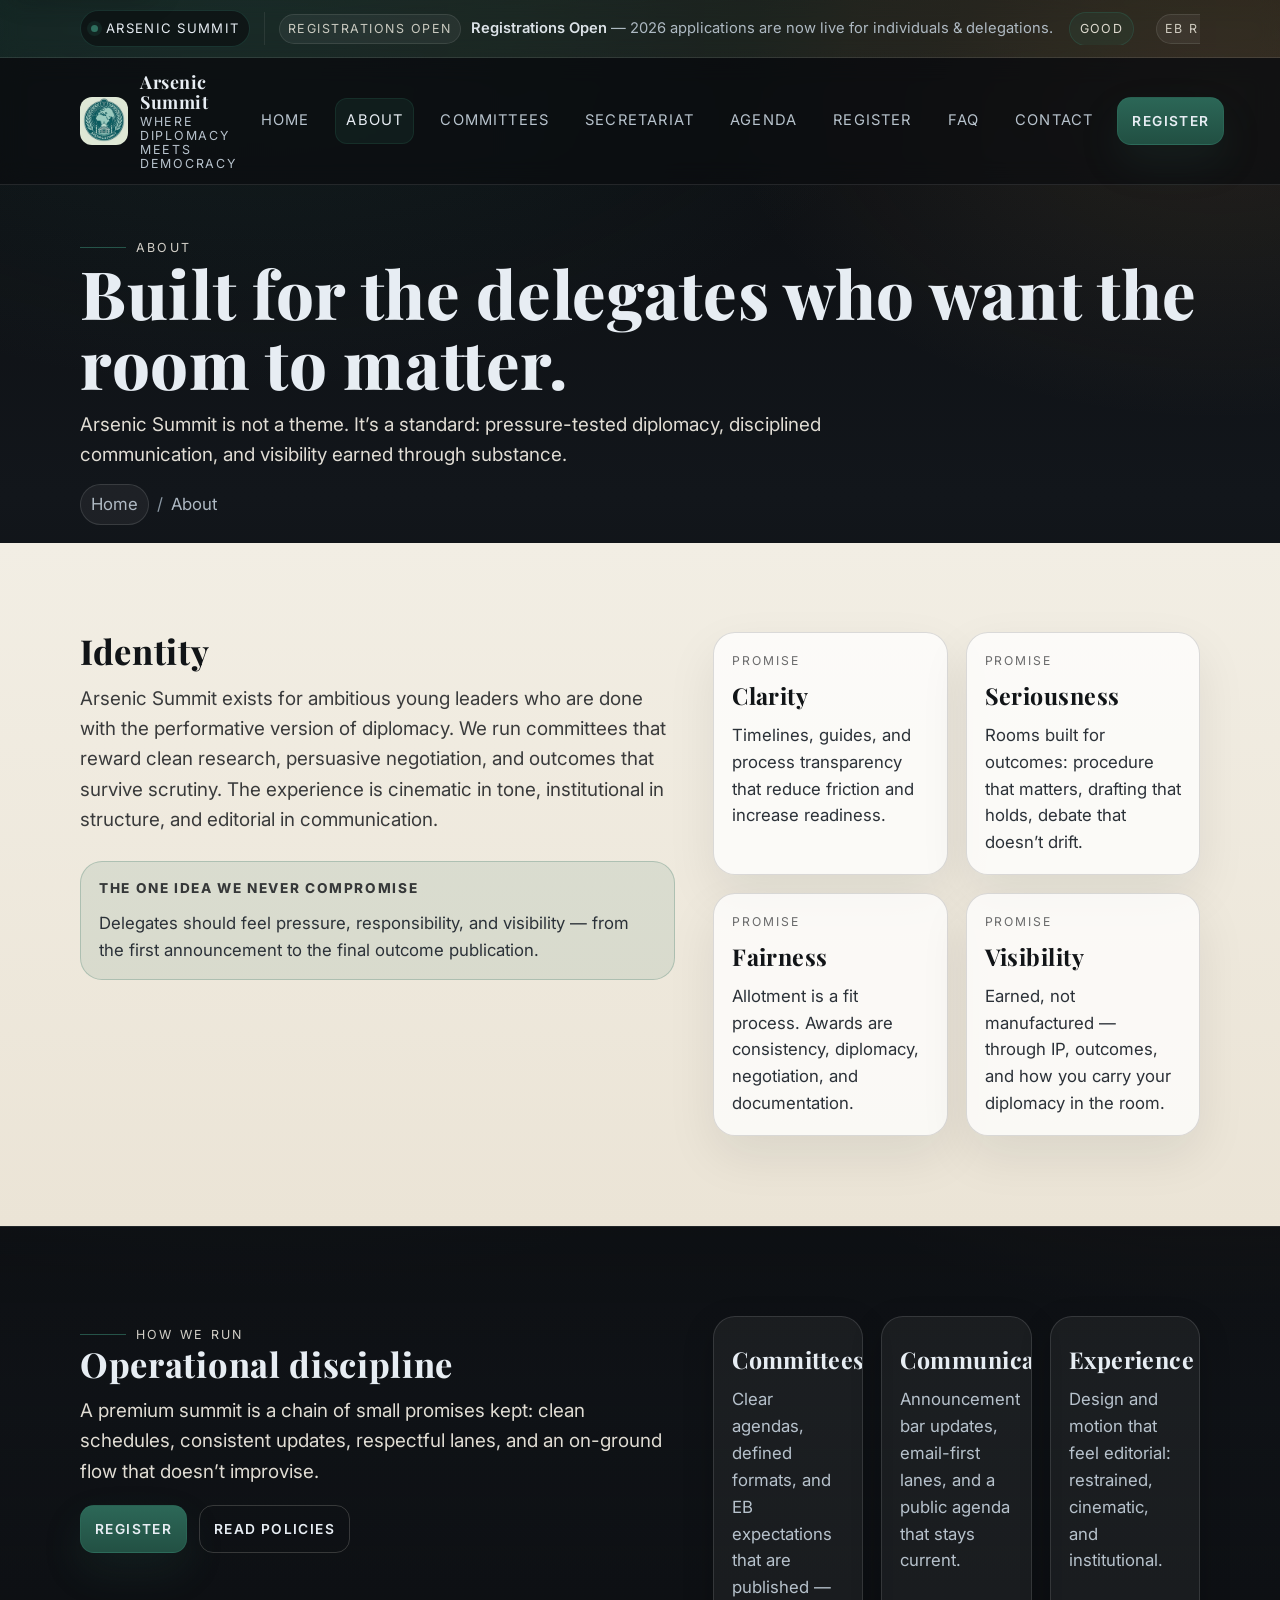
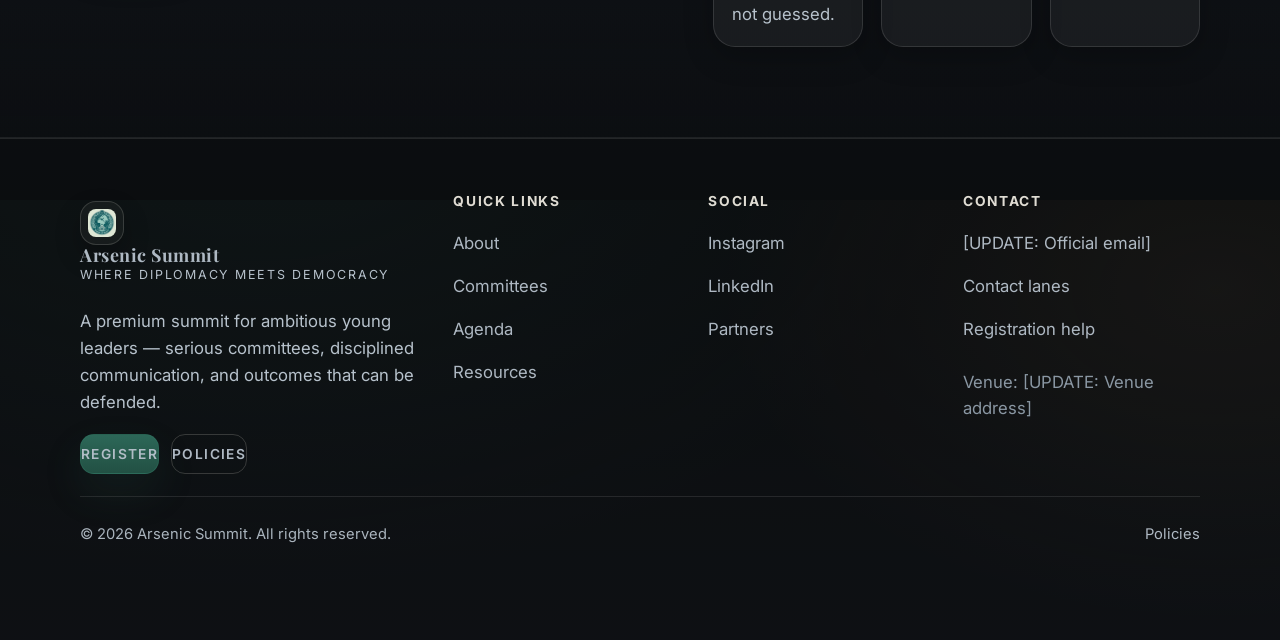
==== arsenic-summit/about.html @ 7561d317 "Add files via upload" ====
<!doctype html>
<html lang="en">
<head>
  <meta charset="utf-8" />
  <meta name="viewport" content="width=device-width, initial-scale=1" />
  <meta name="description" content="About Arsenic Summit — an institutional, premium delegate experience where diplomacy meets democracy." />
  <title>About — Arsenic Summit</title>

  <link rel="preconnect" href="https://fonts.googleapis.com" />
  <link rel="preconnect" href="https://fonts.gstatic.com" crossorigin />
  <link href="https://fonts.googleapis.com/css2?family=Inter:wght@400;500;600;700;800&family=Playfair+Display:wght@600;700;800&display=swap" rel="stylesheet" />
  <link rel="stylesheet" href="css/style.css" />
  <link rel="icon" href="data:image/svg+xml,%3Csvg xmlns='http://www.w3.org/2000/svg' viewBox='0 0 64 64'%3E%3Crect width='64' height='64' rx='14' fill='%230b0d10'/%3E%3Cpath d='M20 40c7-15 17-21 24-24-2 7-9 17-24 24Z' fill='%232f6f5e'/%3E%3Cpath d='M24 46c12-2 21-9 26-20-10 6-18 14-26 20Z' fill='%23b08d57' opacity='.9'/%3E%3C/svg%3E" />
</head>
<body>
  <a class="skip-link" href="#main">Skip to content</a>

  <div class="announcement" role="region" aria-label="Summit announcements">
    <div class="container">
      <div class="announcement-inner">
        <span class="pill"><span class="dot" aria-hidden="true"></span>Arsenic Summit</span>
        <div class="ticker" aria-label="Live updates">
          <div id="tickerTrack" class="ticker-track"></div>
        </div>
      </div>
    </div>
  </div>

  <header class="site-header" role="banner">
    <div class="container">
      <nav class="nav" aria-label="Primary navigation">
        <a class="brand" href="index.html" aria-label="Arsenic Summit Home">
          <img class="nav-logo" src="assets/images/arsenic-logo.jpg" alt="Arsenic Summit logo" />
          <span class="brand-text">
            <span class="name">Arsenic Summit</span>
            <span class="slogan">Where Diplomacy Meets Democracy</span>
          </span>
        </a>

        <div class="nav-links" role="list">
          <a data-nav href="index.html">Home</a>
          <a data-nav href="about.html">About</a>
          <a data-nav href="committees.html">Committees</a>
          <a data-nav href="secretariat.html">Secretariat</a>
          <a data-nav href="agenda.html">Agenda</a>
          <a data-nav href="registration.html">Register</a>
          <a data-nav href="faq.html">FAQ</a>
          <a data-nav href="contact.html">Contact</a>
        </div>

        <div class="nav-cta">
          <a class="btn btn-primary" href="registration.html">Register</a>
          <button id="menuBtn" class="menu-btn" type="button" aria-label="Open menu">
            <span></span><span></span><span></span>
          </button>
        </div>
      </nav>
    </div>
  </header>

  <div id="mobileMenu" class="mobile-menu" aria-hidden="true">
    <div class="mobile-menu-inner">
      <div class="mobile-top">
        <a class="brand" href="index.html" data-close-menu>
          <img class="nav-logo" src="assets/images/arsenic-logo.jpg" alt="Arsenic Summit logo" />
          <span class="brand-text">
            <span class="name">Arsenic Summit</span>
            <span class="slogan">2026 Edition</span>
          </span>
        </a>
        <button id="closeMenuBtn" class="close-btn" type="button" aria-label="Close menu">✕</button>
      </div>

      <div class="mobile-nav" aria-label="Mobile navigation">
        <a href="index.html" data-close-menu>Home</a>
        <a href="about.html" data-close-menu>About</a>
        <a href="committees.html" data-close-menu>Committees</a>
        <a href="secretariat.html" data-close-menu>Secretariat</a>
        <a href="agenda.html" data-close-menu>Agenda</a>
        <a href="registration.html" data-close-menu>Register</a>
        <a href="faq.html" data-close-menu>FAQ</a>
        <a href="contact.html" data-close-menu>Contact</a>
      </div>

      <div class="mobile-actions">
        <a class="btn btn-primary" href="registration.html" data-close-menu>Register</a>
        <a class="btn btn-ghost" href="committees.html" data-close-menu>Explore Committees</a>
      </div>
    </div>
  </div>

  <div class="mobile-cta-bar" role="region" aria-label="Quick actions">
    <div class="container">
      <div class="mobile-cta-inner">
        <a class="btn btn-primary" href="registration.html">Register</a>
        <a class="btn btn-ghost" href="committees.html">Committees</a>
      </div>
    </div>
  </div>

  <main id="main">
    <section class="page-hero section-compact surface-dark">
      <div class="container">
        <div class="reveal">
          <div class="eyebrow"><span class="rule" aria-hidden="true"></span>About</div>
          <h1>Built for the delegates who want the room to matter.</h1>
          <p class="lead">Arsenic Summit is not a theme. It’s a standard: pressure-tested diplomacy, disciplined communication, and visibility earned through substance.</p>
          <div class="crumbs">
            <a href="index.html">Home</a>
            <span class="muted">/</span>
            <span>About</span>
          </div>
        </div>
      </div>
    </section>

    <section class="section surface-paper">
      <div class="container">
        <div class="split">
          <div class="reveal">
            <h2>Identity</h2>
            <p class="lead">
              Arsenic Summit exists for ambitious young leaders who are done with the performative version of diplomacy.
              We run committees that reward clean research, persuasive negotiation, and outcomes that survive scrutiny.
              The experience is cinematic in tone, institutional in structure, and editorial in communication.
            </p>
            <div class="callout mt-26">
              <div class="title">The one idea we never compromise</div>
              <p style="margin:10px 0 0 0;">Delegates should feel pressure, responsibility, and visibility — from the first announcement to the final outcome publication.</p>
            </div>
          </div>
          <div class="grid grid-2">
            <article class="card reveal">
              <div class="card-inner">
                <div class="card-kicker">Promise</div>
                <h3 class="card-title">Clarity</h3>
                <p>Timelines, guides, and process transparency that reduce friction and increase readiness.</p>
              </div>
            </article>
            <article class="card reveal">
              <div class="card-inner">
                <div class="card-kicker">Promise</div>
                <h3 class="card-title">Seriousness</h3>
                <p>Rooms built for outcomes: procedure that matters, drafting that holds, debate that doesn’t drift.</p>
              </div>
            </article>
            <article class="card reveal">
              <div class="card-inner">
                <div class="card-kicker">Promise</div>
                <h3 class="card-title">Fairness</h3>
                <p>Allotment is a fit process. Awards are consistency, diplomacy, negotiation, and documentation.</p>
              </div>
            </article>
            <article class="card reveal">
              <div class="card-inner">
                <div class="card-kicker">Promise</div>
                <h3 class="card-title">Visibility</h3>
                <p>Earned, not manufactured — through IP, outcomes, and how you carry your diplomacy in the room.</p>
              </div>
            </article>
          </div>
        </div>
      </div>
    </section>

    <section class="section surface-ink">
      <div class="container">
        <div class="split">
          <div class="reveal">
            <div class="eyebrow"><span class="rule" aria-hidden="true"></span>How we run</div>
            <h2>Operational discipline</h2>
            <p class="lead">A premium summit is a chain of small promises kept: clean schedules, consistent updates, respectful lanes, and an on-ground flow that doesn’t improvise.</p>
            <div class="hero-actions mt-18">
              <a class="btn btn-primary" href="registration.html">Register</a>
              <a class="btn btn-ghost" href="policies.html">Read policies</a>
            </div>
          </div>
          <div class="grid grid-3">
            <article class="card reveal"><div class="card-inner"><h3 class="card-title">Committees</h3><p>Clear agendas, defined formats, and EB expectations that are published — not guessed.</p></div></article>
            <article class="card reveal"><div class="card-inner"><h3 class="card-title">Communication</h3><p>Announcement bar updates, email-first lanes, and a public agenda that stays current.</p></div></article>
            <article class="card reveal"><div class="card-inner"><h3 class="card-title">Experience</h3><p>Design and motion that feel editorial: restrained, cinematic, and institutional.</p></div></article>
          </div>
        </div>
      </div>
    </section>

    <footer class="footer" role="contentinfo">
      <div class="container">
        <div class="footer-top">
          <div class="identity">
            <a class="brand" href="index.html">
              <img class="footer-logo" src="assets/images/arsenic-logo.jpg" alt="Arsenic Summit logo" />
              <span class="brand-text">
                <span class="name">Arsenic Summit</span>
                <span class="slogan">Where Diplomacy Meets Democracy</span>
              </span>
            </a>
            <p class="mt-18">A premium summit for ambitious young leaders — serious committees, disciplined communication, and outcomes that can be defended.</p>
            <div class="hero-actions mt-18">
              <a class="btn btn-primary" href="registration.html">Register</a>
              <a class="btn btn-ghost" href="policies.html">Policies</a>
            </div>
          </div>

          <div>
            <h3>Quick links</h3>
            <a href="about.html">About</a>
            <a href="committees.html">Committees</a>
            <a href="agenda.html">Agenda</a>
            <a href="resources.html">Resources</a>
          </div>

          <div>
            <h3>Social</h3>
            <a href="[UPDATE: Instagram URL]">Instagram</a>
            <a href="[UPDATE: LinkedIn URL]">LinkedIn</a>
            <a href="partners.html">Partners</a>
          </div>

          <div>
            <h3>Contact</h3>
            <a href="mailto:[UPDATE: Official email]">[UPDATE: Official email]</a>
            <a href="contact.html">Contact lanes</a>
            <a href="registration.html">Registration help</a>
            <div class="mt-18 muted">Venue: [UPDATE: Venue address]</div>
          </div>
        </div>

        <div class="footer-bottom">
          <div>© <span data-year></span> Arsenic Summit. All rights reserved.</div>
          <div><a href="policies.html">Policies</a></div>
        </div>
      </div>
    </footer>
  </main>

  <script src="js/main.js"></script>
</body>
</html>
---- arsenic-summit/css/style.css ----
/* Arsenic Summit — Premium Static Site (no build step)
   Palette: obsidian/charcoal/graphite + paper ivory + oxidized arsenic green + muted bronze + restrained crimson
*/

:root{
  --obsidian:#0b0d10;
  --charcoal:#12161b;
  --graphite:#1b2129;
  --ink:#0f1318;
  --paper:#f2eee4;
  --paper-2:#ebe4d6;
  --paper-3:#e2d8c6;

  --arsenic:#2f6f5e;          /* oxidized arsenic green */
  --arsenic-2:#245648;
  --bronze:#b08d57;           /* muted gold/bronze */
  --crimson:#8f2b2b;          /* restrained emergency */

  --text:#e7edf3;
  --text-2:#b7c2cc;
  --muted:#8a97a3;
  --on-paper:#111417;
  --on-paper-2:#2b3138;

  --border:rgba(255,255,255,.10);
  --border-2:rgba(255,255,255,.14);
  --border-paper:rgba(17,20,23,.14);
  --shadow: 0 18px 50px rgba(0,0,0,.35);
  --shadow-soft: 0 10px 30px rgba(0,0,0,.22);

  --radius-xs:10px;
  --radius-sm:14px;
  --radius-md:18px;
  --radius-lg:22px;

  --container: 1120px;
  --gutter: clamp(18px, 4vw, 32px);

  --h1: clamp(2.2rem, 5.2vw, 4.2rem);
  --h2: clamp(1.55rem, 3vw, 2.15rem);
  --h3: clamp(1.15rem, 2.1vw, 1.45rem);
  --body: clamp(1rem, 1.5vw, 1.05rem);
  --small: .92rem;

  --serif: "Playfair Display", ui-serif, Georgia, "Times New Roman", serif;
  --sans: "Inter", ui-sans-serif, system-ui, -apple-system, "Segoe UI", Roboto, Arial, "Noto Sans", "Helvetica Neue", sans-serif;
  --mono: ui-monospace, SFMono-Regular, Menlo, Consolas, "Liberation Mono", monospace;

  --ease: cubic-bezier(.2,.9,.2,1);
  --ease-soft: cubic-bezier(.2,.8,.2,1);
}

*{box-sizing:border-box}
html,body{height:100%}
html{scroll-behavior:smooth}
body{
  margin:0;
  font-family:var(--sans);
  font-size:var(--body);
  line-height:1.6;
  background: radial-gradient(1200px 800px at 20% -10%, rgba(47,111,94,.18), transparent 60%),
              radial-gradient(900px 600px at 95% 10%, rgba(176,141,87,.14), transparent 55%),
              linear-gradient(180deg, var(--obsidian), var(--charcoal) 55%, var(--obsidian));
  color:var(--text);
  text-rendering:optimizeLegibility;
  -webkit-font-smoothing:antialiased;
  -moz-osx-font-smoothing:grayscale;
}

/* All images in this project use explicit classes (.nav-logo, .footer-logo, .hero-logo, .qr-image).
   Avoid global height:auto on img — it conflicts with fixed logo dimensions. */
img{max-width:100%; display:block}
a{color:inherit; text-decoration:none}
button, input, select, textarea{font:inherit}

/* Accessibility */
:focus-visible{
  outline: 2px solid rgba(47,111,94,.9);
  outline-offset: 3px;
  border-radius: 8px;
}

.container{
  width:min(var(--container), calc(100% - (var(--gutter) * 2)));
  margin-inline:auto;
}

.skip-link{
  position:absolute;
  left:12px;
  top:-60px;
  padding:10px 12px;
  background:var(--paper);
  color:var(--on-paper);
  border-radius:10px;
  box-shadow:var(--shadow-soft);
  z-index:9999;
  transition:transform .18s var(--ease);
}
.skip-link:focus{ transform: translateY(74px); }

/* Announcement bar */
.announcement{
  position:sticky;
  top:0;
  z-index:80;
  background: linear-gradient(90deg, rgba(47,111,94,.18), rgba(176,141,87,.14));
  border-bottom:1px solid var(--border);
  backdrop-filter: blur(10px);
}
.announcement-inner{
  display:flex;
  align-items:center;
  gap:14px;
  padding:10px 0;
}
.pill{
  display:inline-flex;
  align-items:center;
  gap:8px;
  padding:7px 10px;
  border-radius:999px;
  border:1px solid rgba(47,111,94,.35);
  background: rgba(11,13,16,.65);
  color: var(--text);
  font-size: .82rem;
  letter-spacing:.10em;
  text-transform:uppercase;
}
.pill .dot{
  width:7px;height:7px;border-radius:50%;
  background: var(--arsenic);
  box-shadow: 0 0 0 4px rgba(47,111,94,.16);
}
.ticker{
  position:relative;
  overflow:hidden;
  flex:1;
  border-left: 1px solid rgba(255,255,255,.08);
  padding-left:14px;
}
.ticker-track{
  display:flex;
  gap:22px;
  white-space:nowrap;
  will-change: transform;
  animation: ticker 26s linear infinite;
}
.ticker:hover .ticker-track{ animation-play-state: paused; }
.ticker-item{
  display:inline-flex;
  align-items:center;
  gap:10px;
  opacity:.95;
  font-size:.92rem;
  color:var(--text-2);
}
.ticker-item strong{ color:var(--text); font-weight:600; }
.ticker-item .tag{
  font-size:.78rem;
  letter-spacing:.12em;
  text-transform:uppercase;
  color: rgba(242,238,228,.85);
  padding:4px 8px;
  border-radius:999px;
  border:1px solid rgba(255,255,255,.10);
  background: rgba(255,255,255,.06);
}
@keyframes ticker{
  0%{ transform: translateX(0); }
  100%{ transform: translateX(-40%); }
}

/* Header / nav */
.site-header{
  position:sticky;
  top:42px; /* below announcement bar */
  z-index:90;
  border-bottom:1px solid var(--border);
  background: rgba(11,13,16,.68);
  backdrop-filter: blur(12px);
}
.nav-logo{
  width: 48px;
  height: 48px;
  max-width: 48px;
  max-height: 48px;
  object-fit: contain;
  display: block;
  border-radius: 12px;
  flex-shrink: 0;
}
.footer-logo{
  width:44px;
  height:44px;
  object-fit:contain;
  border-radius:16px;
  background: rgba(242,238,228,.04);
  border:1px solid rgba(242,238,228,.16);
  box-shadow: 0 12px 26px rgba(0,0,0,.24);
  padding:7px;
}
.hero-logo{
  width: clamp(56px, 9vw, 86px);
  height: clamp(56px, 9vw, 86px);
  object-fit:contain;
  border-radius: 22px;
  background: rgba(242,238,228,.04);
  border: 1px solid rgba(242,238,228,.14);
  box-shadow: 0 18px 48px rgba(0,0,0,.32);
  padding: 12px;
}
.nav{
  display:flex;
  align-items:center;
  justify-content:space-between;
  gap:14px;
  padding:14px 0;
}
.brand{
  display: flex;
  align-items: center;
  gap: 12px;
}
.brand-mark{
  width:40px; height:40px;
  border-radius:14px;
  border:1px solid rgba(242,238,228,.18);
  background: radial-gradient(60% 60% at 30% 25%, rgba(47,111,94,.35), transparent 60%),
              radial-gradient(55% 55% at 70% 75%, rgba(176,141,87,.22), transparent 60%),
              linear-gradient(180deg, rgba(255,255,255,.09), rgba(255,255,255,.04));
  display:grid; place-items:center;
  box-shadow: 0 10px 22px rgba(0,0,0,.25);
}
.brand-mark svg{ width:26px; height:26px; opacity:.95 }
.brand-text{
  display:flex;
  flex-direction:column;
  line-height:1.1;
}
.brand-text .name{
  font-family:var(--serif);
  letter-spacing:.03em;
  font-weight:700;
  font-size:1.12rem;
}
.brand-text .slogan{
  font-size:.78rem;
  letter-spacing:.14em;
  text-transform:uppercase;
  color:var(--text-2);
  margin-top:4px;
}
.nav-links{
  display:flex;
  align-items:center;
  gap:16px;
}
.nav-links a{
  font-size:.92rem;
  color: var(--text-2);
  letter-spacing:.08em;
  text-transform:uppercase;
  padding:10px 10px;
  border-radius:12px;
  transition: background .18s var(--ease), color .18s var(--ease), transform .18s var(--ease);
}
.nav-links a:hover{
  color: var(--text);
  background: rgba(255,255,255,.06);
}
.nav-links a[aria-current="page"]{
  color: var(--text);
  background: rgba(47,111,94,.14);
  border: 1px solid rgba(47,111,94,.22);
}
.nav-cta{
  display:flex;
  align-items:center;
  gap:10px;
}
.btn{
  display:inline-flex;
  align-items:center;
  justify-content:center;
  gap:10px;
  padding:12px 14px;
  border-radius:14px;
  border:1px solid rgba(255,255,255,.12);
  background: rgba(255,255,255,.06);
  color: var(--text);
  letter-spacing:.10em;
  text-transform:uppercase;
  font-size:.86rem;
  font-weight:600;
  transition: transform .18s var(--ease), background .18s var(--ease), border-color .18s var(--ease), box-shadow .18s var(--ease);
  cursor:pointer;
}
.btn:hover{ transform: translateY(-1px); background: rgba(255,255,255,.085); border-color: rgba(255,255,255,.18); }
.btn:active{ transform: translateY(0); }
.btn-primary{
  background: linear-gradient(180deg, rgba(47,111,94,.92), rgba(36,86,72,.92));
  border-color: rgba(47,111,94,.55);
  box-shadow: 0 18px 40px rgba(47,111,94,.14);
}
.btn-primary:hover{
  background: linear-gradient(180deg, rgba(47,111,94,1), rgba(36,86,72,1));
  border-color: rgba(47,111,94,.7);
}
.btn-ghost{
  background: transparent;
  border-color: rgba(242,238,228,.18);
}
.btn-ghost:hover{ background: rgba(242,238,228,.06); }
.btn-danger{
  background: rgba(143,43,43,.16);
  border-color: rgba(143,43,43,.28);
}
.btn-danger:hover{ background: rgba(143,43,43,.22); border-color: rgba(143,43,43,.4); }

.icon{
  width:16px; height:16px;
  opacity:.92;
}

.menu-btn{
  display:none;
  width:44px; height:44px;
  border-radius:14px;
  border:1px solid rgba(255,255,255,.14);
  background: rgba(255,255,255,.06);
  cursor:pointer;
}
.menu-btn span{
  display:block;
  width:18px; height:2px;
  background: rgba(242,238,228,.9);
  margin: 5px auto;
  border-radius:999px;
}

/* Mobile full-screen menu */
.mobile-menu{
  position:fixed;
  inset:0;
  z-index:200;
  background: radial-gradient(800px 600px at 20% 0%, rgba(47,111,94,.20), transparent 60%),
              radial-gradient(800px 600px at 90% 20%, rgba(176,141,87,.16), transparent 60%),
              linear-gradient(180deg, rgba(11,13,16,.96), rgba(18,22,27,.98));
  opacity:0;
  pointer-events:none;
  transform: translateY(-8px);
  transition: opacity .22s var(--ease), transform .22s var(--ease);
}
.mobile-menu.open{
  opacity:1;
  pointer-events:auto;
  transform: translateY(0);
}
.mobile-menu-inner{
  height:100%;
  display:flex;
  flex-direction:column;
  padding: calc(var(--gutter) + 12px);
}
.mobile-top{
  display:flex;
  align-items:center;
  justify-content:space-between;
  gap:10px;
}
.close-btn{
  width:44px; height:44px;
  border-radius:14px;
  border:1px solid rgba(255,255,255,.14);
  background: rgba(255,255,255,.06);
  color:var(--text);
  cursor:pointer;
}
.mobile-nav{
  margin-top:22px;
  display:grid;
  gap:10px;
}
.mobile-nav a{
  padding:14px 14px;
  border-radius:16px;
  border:1px solid rgba(255,255,255,.10);
  background: rgba(255,255,255,.05);
  color: rgba(242,238,228,.95);
  text-transform:uppercase;
  letter-spacing:.10em;
  font-weight:600;
}
.mobile-nav a:hover{ background: rgba(255,255,255,.08); }
.mobile-actions{
  margin-top:auto;
  display:grid;
  gap:12px;
}

/* Mobile CTA bar */
.mobile-cta-bar{
  position:fixed;
  left:0; right:0;
  bottom:0;
  z-index:150;
  padding:10px var(--gutter) calc(10px + env(safe-area-inset-bottom, 0px));
  background: rgba(11,13,16,.78);
  border-top: 1px solid rgba(255,255,255,.10);
  backdrop-filter: blur(12px);
  display:none;
}
.mobile-cta-inner{
  display:grid;
  grid-template-columns: 1fr 1fr;
  gap:10px;
}
.mobile-cta-inner .btn{ width:100%; padding:14px 14px; border-radius:16px; }

/* Sections */
.section{
  padding: clamp(52px, 7vw, 92px) 0;
}
.section-compact{
  padding: clamp(40px, 6vw, 68px) 0;
}
.surface-dark{ background: transparent; }
.surface-ink{
  background: linear-gradient(180deg, rgba(11,13,16,.55), rgba(11,13,16,.22));
  border-top: 1px solid rgba(255,255,255,.08);
  border-bottom: 1px solid rgba(255,255,255,.08);
}
.surface-paper{
  background: linear-gradient(180deg, var(--paper), var(--paper-2));
  color: var(--on-paper);
}
.surface-paper .muted{ color: var(--on-paper-2); }
.surface-paper .card{
  background: rgba(255,255,255,.75);
  border-color: rgba(17,20,23,.14);
  box-shadow: 0 20px 50px rgba(17,20,23,.08);
}
.surface-paper .btn-ghost{
  color: var(--on-paper);
  border-color: rgba(17,20,23,.22);
}
.surface-paper .btn-ghost:hover{
  background: rgba(17,20,23,.06);
}

.eyebrow{
  display:inline-flex;
  align-items:center;
  gap:10px;
  font-size:.78rem;
  letter-spacing:.18em;
  text-transform:uppercase;
  color: rgba(242,238,228,.86);
}
.surface-paper .eyebrow{ color: rgba(17,20,23,.75); }
.eyebrow .rule{
  width:46px; height:1px;
  background: rgba(47,111,94,.7);
}

h1,h2,h3{ margin:0 0 12px 0; }
h1{
  font-family: var(--serif);
  font-weight: 800;
  letter-spacing: .01em;
  font-size: var(--h1);
  line-height: 1.05;
}
h2{
  font-family: var(--serif);
  font-weight: 760;
  letter-spacing: .02em;
  font-size: var(--h2);
  line-height: 1.15;
}
h3{
  font-family: var(--serif);
  font-weight: 720;
  letter-spacing: .02em;
  font-size: var(--h3);
  line-height: 1.25;
}
p{ margin: 0 0 14px 0; color: var(--text-2); }
.surface-paper p{ color: var(--on-paper-2); }
.lead{
  font-size: clamp(1.05rem, 1.6vw, 1.18rem);
  color: rgba(242,238,228,.92);
  max-width: 70ch;
}
.surface-paper .lead{ color: rgba(17,20,23,.82); }
.muted{ color: var(--muted); }

.grid{
  display:grid;
  gap:18px;
}
.grid-2{ grid-template-columns: repeat(2, minmax(0,1fr)); }
.grid-3{ grid-template-columns: repeat(3, minmax(0,1fr)); }
.grid-4{ grid-template-columns: repeat(4, minmax(0,1fr)); }

.card{
  border-radius: var(--radius-lg);
  border: 1px solid rgba(255,255,255,.12);
  background: rgba(255,255,255,.05);
  box-shadow: var(--shadow-soft);
  overflow:hidden;
}
.card-inner{ padding: 18px; }
.card-kicker{
  font-size:.76rem;
  letter-spacing:.16em;
  text-transform:uppercase;
  color: rgba(183,194,204,.92);
}
.surface-paper .card-kicker{ color: rgba(17,20,23,.62); }
.card-title{ margin-top:10px; }
.card p{ margin-bottom:0; }

.badge{
  display:inline-flex;
  align-items:center;
  gap:8px;
  padding:6px 10px;
  border-radius:999px;
  border:1px solid rgba(255,255,255,.14);
  background: rgba(255,255,255,.06);
  font-size:.78rem;
  letter-spacing:.10em;
  text-transform:uppercase;
  color: rgba(242,238,228,.95);
}
.surface-paper .badge{
  background: rgba(17,20,23,.04);
  color: rgba(17,20,23,.84);
  border-color: rgba(17,20,23,.14);
}
.badge.good{ border-color: rgba(47,111,94,.35); background: rgba(47,111,94,.14); }
.badge.warn{ border-color: rgba(176,141,87,.35); background: rgba(176,141,87,.12); }
.badge.risk{ border-color: rgba(143,43,43,.35); background: rgba(143,43,43,.12); }

.split{
  display:grid;
  grid-template-columns: 1.1fr .9fr;
  gap: clamp(18px, 4vw, 38px);
  align-items:start;
}

/* Hero */
.hero{
  padding: clamp(42px, 7vw, 86px) 0 clamp(42px, 6vw, 64px);
  position:relative;
  overflow:hidden;
}
.hero::before{
  content:"";
  position:absolute;
  inset:-120px -120px auto -120px;
  height: 420px;
  background: radial-gradient(closest-side at 22% 35%, rgba(47,111,94,.24), transparent 66%),
              radial-gradient(closest-side at 78% 25%, rgba(176,141,87,.18), transparent 62%);
  pointer-events:none;
}
.hero-wrap{
  position:relative;
  display:grid;
  grid-template-columns: 1.08fr .92fr;
  gap: clamp(18px, 4vw, 38px);
  align-items:start;
}
.hero .label{
  display:inline-flex;
  gap:10px;
  align-items:center;
  margin-bottom: 14px;
}
.hero-brand{
  display:flex;
  align-items:center;
  gap:14px;
  flex-wrap:wrap;
}
.hero .label .eyebrow{ margin:0; }
.hero .label .edition{
  font-family:var(--mono);
  font-size:.82rem;
  padding:6px 10px;
  border-radius:999px;
  border:1px solid rgba(255,255,255,.12);
  background: rgba(255,255,255,.06);
  color: rgba(242,238,228,.9);
}
.hero h1{ max-width: 18ch; }
.hero .sub{
  margin-top: 14px;
  max-width: 70ch;
}
.hero-actions{
  display:flex;
  gap:12px;
  flex-wrap:wrap;
  margin-top: 22px;
}
.hero-meta{
  border-radius: var(--radius-lg);
  border: 1px solid rgba(255,255,255,.12);
  background: rgba(11,13,16,.55);
  box-shadow: var(--shadow);
  overflow:hidden;
}
.hero-meta .meta-head{
  padding: 16px 18px;
  border-bottom:1px solid rgba(255,255,255,.08);
  display:flex;
  align-items:center;
  justify-content:space-between;
  gap:10px;
}
.hero-meta .meta-head .status{
  display:flex;
  align-items:center;
  gap:10px;
}
.hero-meta .meta-grid{
  display:grid;
  grid-template-columns: repeat(2, minmax(0,1fr));
}
.meta-item{
  padding: 14px 18px;
  border-top:1px solid rgba(255,255,255,.06);
  border-right:1px solid rgba(255,255,255,.06);
}
.meta-item:nth-child(2n){ border-right:none; }
.meta-item .k{
  font-size:.72rem;
  letter-spacing:.18em;
  text-transform:uppercase;
  color: rgba(183,194,204,.9);
}
.meta-item .v{
  margin-top:8px;
  font-weight:650;
  color: rgba(242,238,228,.95);
  line-height:1.25;
}
.meta-item .v small{ display:block; margin-top:6px; color: rgba(183,194,204,.9); font-weight:500; }

/* Facts strip */
.facts{
  padding: 18px 0;
  border-top:1px solid rgba(255,255,255,.08);
  border-bottom:1px solid rgba(255,255,255,.08);
  background: rgba(255,255,255,.03);
}
.facts-row{
  display:grid;
  grid-template-columns: repeat(6, minmax(0,1fr));
  gap: 12px;
}
.fact{
  padding: 10px 12px;
  border-radius: 14px;
  border: 1px solid rgba(255,255,255,.10);
  background: rgba(11,13,16,.40);
}
.fact .k{
  font-size:.72rem;
  letter-spacing:.16em;
  text-transform:uppercase;
  color: rgba(183,194,204,.92);
}
.fact .v{
  margin-top:8px;
  font-weight:680;
  letter-spacing:.01em;
  color: rgba(242,238,228,.95);
}

/* Editorial divider */
.ruleline{
  height:1px;
  background: linear-gradient(90deg, rgba(47,111,94,.7), rgba(255,255,255,.08), rgba(176,141,87,.55));
  opacity:.85;
  margin: 18px 0 18px;
}

/* Committees preview */
.committee-card{
  position:relative;
  overflow:hidden;
}
.committee-card .top{
  display:flex;
  align-items:flex-start;
  justify-content:space-between;
  gap:12px;
}
.committee-card .title{
  font-family: var(--serif);
  font-weight:760;
  letter-spacing:.02em;
  font-size:1.2rem;
  line-height:1.2;
}
.committee-card .meta{
  margin-top:12px;
  display:flex;
  flex-wrap:wrap;
  gap:8px;
}
.committee-card .mood{
  margin-top:12px;
  color: rgba(183,194,204,.95);
}
.surface-paper .committee-card .mood{ color: rgba(17,20,23,.72); }
.committee-card .actions{
  margin-top:16px;
  display:flex;
  gap:10px;
  flex-wrap:wrap;
}

/* Preview images (placeholders) */
.media{
  height: 140px;
  background:
    radial-gradient(120px 90px at 20% 30%, rgba(47,111,94,.28), transparent 65%),
    radial-gradient(120px 90px at 80% 65%, rgba(176,141,87,.18), transparent 70%),
    linear-gradient(180deg, rgba(255,255,255,.08), rgba(255,255,255,.02));
  border-bottom: 1px solid rgba(255,255,255,.10);
  transform: scale(1.02);
  transition: transform .35s var(--ease);
}
.card:hover .media{ transform: scale(1.06); }
.surface-paper .media{
  border-bottom-color: rgba(17,20,23,.12);
  background:
    radial-gradient(120px 90px at 20% 30%, rgba(47,111,94,.20), transparent 65%),
    radial-gradient(120px 90px at 80% 65%, rgba(176,141,87,.14), transparent 70%),
    linear-gradient(180deg, rgba(17,20,23,.08), rgba(17,20,23,.02));
}

/* Timeline (delegate experience) */
.timeline{
  position:relative;
  margin-top: 22px;
}
.timeline-line{
  height:2px;
  background: linear-gradient(90deg, rgba(47,111,94,.8), rgba(242,238,228,.12), rgba(176,141,87,.7));
  opacity:.9;
  border-radius:999px;
}
.timeline-steps{
  margin-top: 18px;
  display:grid;
  grid-template-columns: repeat(7, minmax(0,1fr));
  gap: 12px;
}
.step{
  padding: 14px 14px;
  border-radius: 18px;
  border: 1px solid rgba(255,255,255,.12);
  background: rgba(255,255,255,.05);
  min-height: 122px;
}
.step .n{
  font-family: var(--mono);
  font-size:.78rem;
  letter-spacing:.12em;
  color: rgba(183,194,204,.9);
}
.step .t{
  margin-top:10px;
  font-family: var(--serif);
  font-weight:760;
  letter-spacing:.02em;
  line-height:1.2;
}
.step p{
  margin-top:10px;
  font-size:.95rem;
}
.surface-paper .step{
  border-color: rgba(17,20,23,.14);
  background: rgba(255,255,255,.78);
}

/* Tables / schedules */
.schedule{
  display:grid;
  gap:14px;
  margin-top: 18px;
}
.schedule-block{
  border-radius: var(--radius-lg);
  border: 1px solid rgba(255,255,255,.12);
  background: rgba(255,255,255,.05);
  overflow:hidden;
}
.surface-paper .schedule-block{
  border-color: rgba(17,20,23,.14);
  background: rgba(255,255,255,.78);
}
.schedule-head{
  padding: 16px 18px;
  display:flex;
  align-items:center;
  justify-content:space-between;
  gap:12px;
  border-bottom: 1px solid rgba(255,255,255,.08);
}
.surface-paper .schedule-head{ border-bottom-color: rgba(17,20,23,.10); }
.schedule-head h3{ margin:0; }
.schedule-list{
  list-style:none;
  margin:0;
  padding: 0;
}
.schedule-item{
  display:grid;
  grid-template-columns: 140px 1fr;
  gap:14px;
  padding: 14px 18px;
  border-top: 1px solid rgba(255,255,255,.06);
}
.surface-paper .schedule-item{ border-top-color: rgba(17,20,23,.10); }
.schedule-item .time{
  font-family: var(--mono);
  color: rgba(183,194,204,.95);
  letter-spacing:.06em;
  font-size:.92rem;
}
.surface-paper .schedule-item .time{ color: rgba(17,20,23,.60); }
.schedule-item .desc{
  display:flex;
  flex-direction:column;
  gap:6px;
}
.schedule-item .desc strong{
  color: rgba(242,238,228,.95);
}
.surface-paper .schedule-item .desc strong{ color: rgba(17,20,23,.88); }
.schedule-item .desc small{
  color: rgba(183,194,204,.92);
}
.surface-paper .schedule-item .desc small{ color: rgba(17,20,23,.62); }

/* Filters */
.filters{
  display:grid;
  grid-template-columns: repeat(4, minmax(0,1fr));
  gap: 12px;
  margin-top: 18px;
}
.filter{
  border-radius: 16px;
  border:1px solid rgba(255,255,255,.12);
  background: rgba(255,255,255,.05);
  padding: 12px 12px;
  display:grid;
  gap:8px;
}
.filter label{
  font-size:.72rem;
  letter-spacing:.18em;
  text-transform:uppercase;
  color: rgba(183,194,204,.92);
}
.filter select{
  width:100%;
  padding: 12px 12px;
  border-radius: 14px;
  border: 1px solid rgba(255,255,255,.12);
  background: rgba(11,13,16,.55);
  color: rgba(242,238,228,.95);
}
.surface-paper .filter{
  border-color: rgba(17,20,23,.14);
  background: rgba(255,255,255,.78);
}
.surface-paper .filter label{ color: rgba(17,20,23,.62); }
.surface-paper .filter select{
  background: rgba(255,255,255,.9);
  color: rgba(17,20,23,.90);
  border-color: rgba(17,20,23,.16);
}

/* Forms */
form{
  display:grid;
  gap:12px;
}
.field{
  display:grid;
  gap:8px;
}
.field label{
  font-size:.72rem;
  letter-spacing:.18em;
  text-transform:uppercase;
  color: rgba(183,194,204,.92);
}
.surface-paper .field label{ color: rgba(17,20,23,.62); }
.field input, .field textarea{
  width:100%;
  padding: 12px 12px;
  border-radius: 14px;
  border: 1px solid rgba(255,255,255,.12);
  background: rgba(11,13,16,.55);
  color: rgba(242,238,228,.95);
}
.surface-paper .field input, .surface-paper .field textarea{
  background: rgba(255,255,255,.92);
  color: rgba(17,20,23,.92);
  border-color: rgba(17,20,23,.16);
}
.field textarea{ min-height: 120px; resize: vertical; }
.form-row{
  display:grid;
  grid-template-columns: 1fr 1fr;
  gap: 12px;
}

/* FAQ accordion */
.accordion{
  margin-top: 18px;
  display:grid;
  gap:12px;
}
.qa{
  border-radius: var(--radius-lg);
  border: 1px solid rgba(255,255,255,.12);
  background: rgba(255,255,255,.05);
  overflow:hidden;
}
.surface-paper .qa{
  border-color: rgba(17,20,23,.14);
  background: rgba(255,255,255,.80);
}
.qa button{
  width:100%;
  text-align:left;
  padding: 16px 18px;
  display:flex;
  align-items:center;
  justify-content:space-between;
  gap:14px;
  background: transparent;
  border:none;
  cursor:pointer;
  color: inherit;
}
.qa button .q{
  font-family: var(--serif);
  font-weight:760;
  letter-spacing:.02em;
  line-height:1.2;
}
.chev{
  width:34px; height:34px;
  border-radius: 12px;
  border:1px solid rgba(255,255,255,.12);
  background: rgba(255,255,255,.06);
  display:grid; place-items:center;
  transition: transform .22s var(--ease);
}
.surface-paper .chev{
  border-color: rgba(17,20,23,.14);
  background: rgba(17,20,23,.04);
}
.qa[open] .chev{ transform: rotate(180deg); }
.qa .a{
  padding: 0 18px 16px 18px;
  color: rgba(183,194,204,.95);
}
.surface-paper .qa .a{ color: rgba(17,20,23,.70); }

/* Footer */
.footer{
  padding: 54px 0 86px;
  border-top:1px solid rgba(255,255,255,.10);
  background: rgba(11,13,16,.55);
}

/* Payment QR (Registration page) */
.payment{
  display:grid;
  gap: 14px;
}
.qr-card{
  border-radius: var(--radius-lg);
  border: 1px solid rgba(255,255,255,.12);
  background: rgba(255,255,255,.05);
  box-shadow: var(--shadow-soft);
  overflow:hidden;
}
.qr-inner{
  padding: 18px;
  display:grid;
  gap: 14px;
}
.qr-wrap{
  display:grid;
  place-items:center;
  padding: 14px;
  border-radius: 18px;
  border: 1px dashed rgba(242,238,228,.22);
  background: rgba(11,13,16,.35);
}
.qr-image{
  width: min(320px, 100%);
  aspect-ratio: 1 / 1;
  object-fit: contain;
  border-radius: 18px;
  background: rgba(242,238,228,.04);
  border: 1px solid rgba(242,238,228,.14);
  padding: 10px;
}
.qr-meta{
  display:grid;
  gap: 10px;
  color: rgba(183,194,204,.95);
}
.surface-paper .qr-meta{ color: rgba(17,20,23,.70); }
.footer-top{
  display:grid;
  grid-template-columns: 1.2fr .8fr .8fr .8fr;
  gap: 18px;
  align-items:start;
}
.footer .identity p{ max-width: 55ch; }
.footer h3{
  font-family: var(--sans);
  font-weight: 700;
  letter-spacing: .12em;
  text-transform: uppercase;
  font-size: .86rem;
  color: rgba(242,238,228,.92);
  margin-bottom: 12px;
}
.footer a{
  color: rgba(183,194,204,.95);
  display:block;
  padding:8px 0;
}
.footer a:hover{ color: rgba(242,238,228,.95); }
.footer-bottom{
  margin-top: 22px;
  padding-top: 18px;
  border-top:1px solid rgba(255,255,255,.10);
  display:flex;
  align-items:center;
  justify-content:space-between;
  gap:12px;
  flex-wrap:wrap;
  color: rgba(183,194,204,.92);
  font-size: .92rem;
}

/* Page header */
.page-hero{
  padding: 44px 0 18px;
}
.crumbs{
  display:flex;
  flex-wrap:wrap;
  gap:8px;
  align-items:center;
  margin-top: 14px;
  color: rgba(183,194,204,.95);
}
.surface-paper .crumbs{ color: rgba(17,20,23,.62); }
.crumbs a{
  padding: 6px 10px;
  border-radius: 999px;
  border: 1px solid rgba(255,255,255,.12);
  background: rgba(255,255,255,.05);
}
.surface-paper .crumbs a{
  border-color: rgba(17,20,23,.14);
  background: rgba(17,20,23,.04);
}

/* Reveal motion */
.reveal{
  opacity: 0;
  transform: translateY(10px);
  transition: opacity .6s var(--ease-soft), transform .6s var(--ease-soft);
}
.reveal.is-visible{
  opacity: 1;
  transform: translateY(0);
}

/* Utility */
.mt-18{ margin-top:18px; }
.mt-26{ margin-top:26px; }
.mt-34{ margin-top:34px; }
.stack{ display:grid; gap: 12px; }
.stack-lg{ display:grid; gap: 18px; }
.callout{
  border-radius: var(--radius-lg);
  border: 1px solid rgba(47,111,94,.32);
  background: rgba(47,111,94,.12);
  padding: 16px 18px;
}
.callout .title{
  font-family: var(--sans);
  font-weight: 760;
  text-transform: uppercase;
  letter-spacing: .12em;
  font-size: .85rem;
  color: rgba(242,238,228,.92);
}
.surface-paper .callout{
  border-color: rgba(47,111,94,.25);
  background: rgba(47,111,94,.10);
}
.surface-paper .callout .title{ color: rgba(17,20,23,.82); }

/* Responsive */
@media (max-width: 980px){
  .hero-wrap{ grid-template-columns: 1fr; }
  .facts-row{ grid-template-columns: repeat(3, minmax(0,1fr)); }
  .split{ grid-template-columns: 1fr; }
  .timeline-steps{ grid-template-columns: repeat(2, minmax(0,1fr)); }
  .filters{ grid-template-columns: repeat(2, minmax(0,1fr)); }
  .footer-top{ grid-template-columns: 1fr 1fr; }
}
@media (max-width: 760px){
  .nav-links{ display:none; }
  .menu-btn{ display:block; }
  .nav{ padding: 12px 0; }
  .hero h1{ max-width: 22ch; }
  .facts-row{ grid-template-columns: repeat(2, minmax(0,1fr)); }
  .schedule-item{ grid-template-columns: 112px 1fr; }
  .form-row{ grid-template-columns: 1fr; }
  .mobile-cta-bar{ display:block; }
  body{ padding-bottom: 80px; } /* make room for mobile cta bar */
}

@media (prefers-reduced-motion: reduce){
  html{ scroll-behavior:auto; }
  .ticker-track{ animation:none; }
  .reveal{ opacity:1; transform:none; transition:none; }
  .card:hover .media{ transform:none; }
  .btn, .nav-links a{ transition:none; }
}
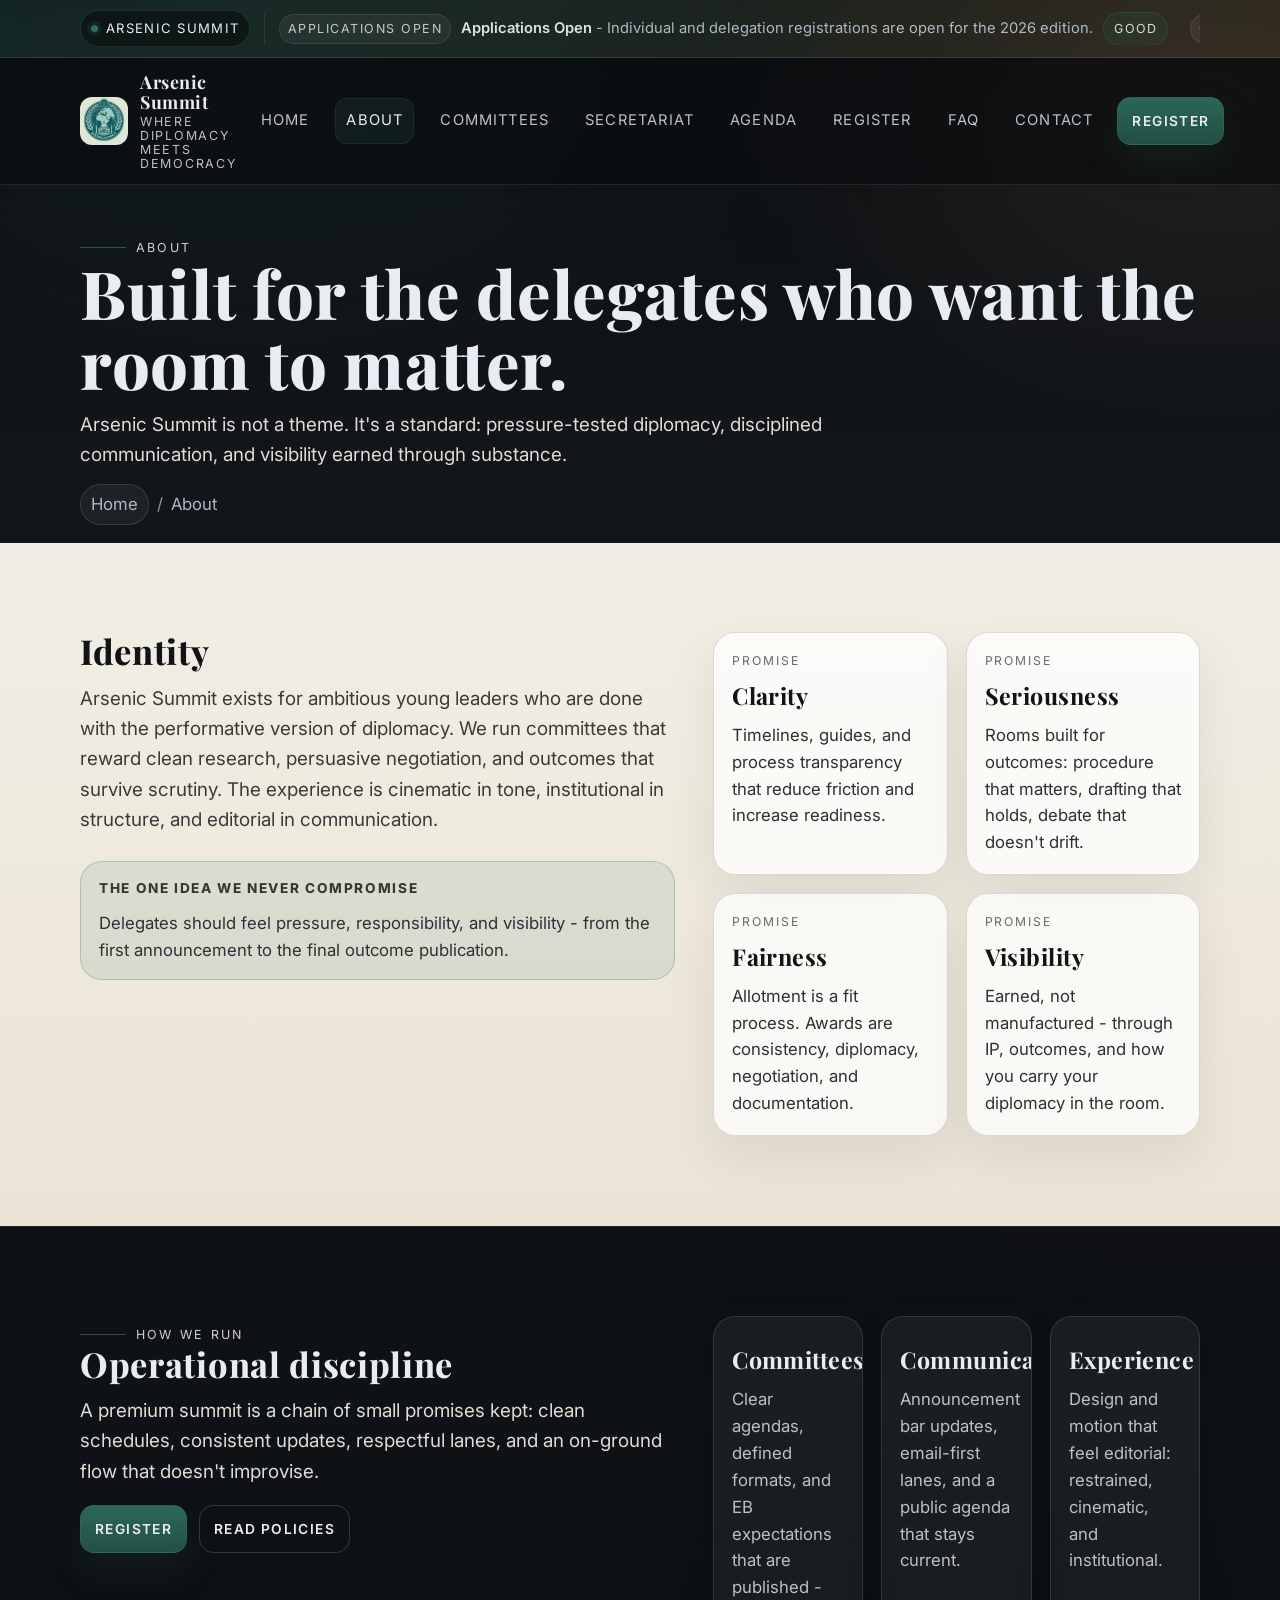
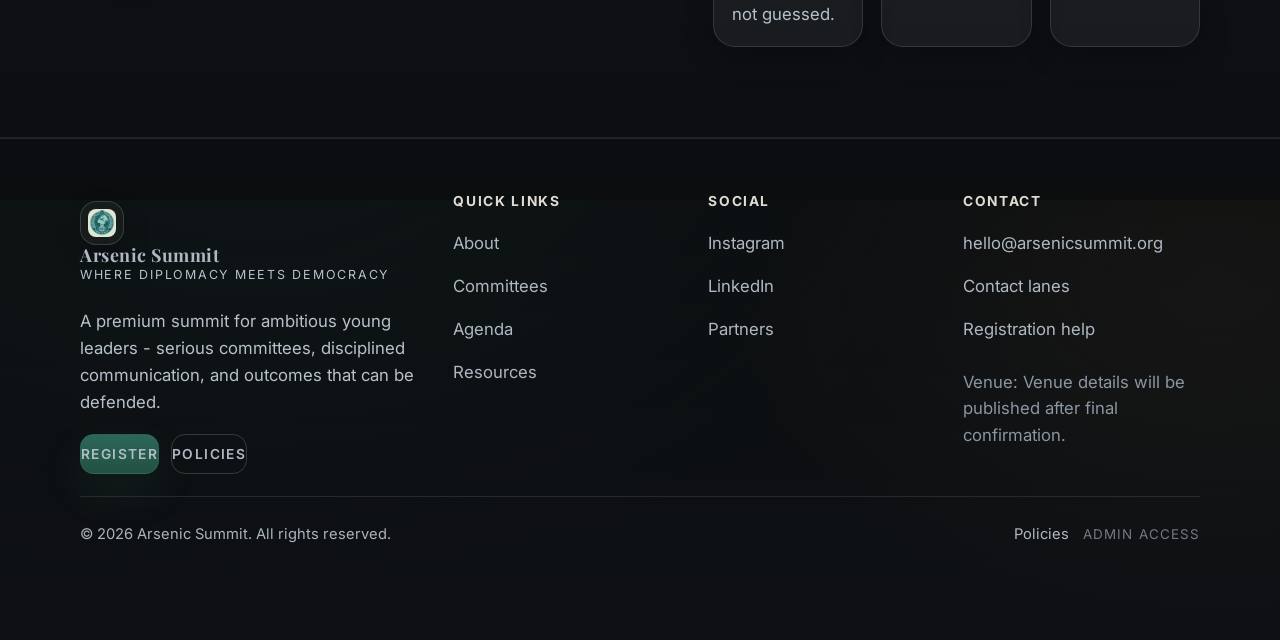
==== commit 668981df: "Add files via upload" ====
--- a/arsenic-summit/about.html
+++ b/arsenic-summit/about.html
@@ -1,10 +1,10 @@
-<!doctype html>
+﻿<!doctype html>
 <html lang="en">
 <head>
   <meta charset="utf-8" />
   <meta name="viewport" content="width=device-width, initial-scale=1" />
-  <meta name="description" content="About Arsenic Summit — an institutional, premium delegate experience where diplomacy meets democracy." />
-  <title>About — Arsenic Summit</title>
+  <meta name="description" content="About Arsenic Summit - an institutional, premium delegate experience where diplomacy meets democracy." />
+  <title>About - Arsenic Summit</title>
 
   <link rel="preconnect" href="https://fonts.googleapis.com" />
   <link rel="preconnect" href="https://fonts.gstatic.com" crossorigin />
@@ -68,7 +68,7 @@
             <span class="slogan">2026 Edition</span>
           </span>
         </a>
-        <button id="closeMenuBtn" class="close-btn" type="button" aria-label="Close menu">✕</button>
+        <button id="closeMenuBtn" class="close-btn" type="button" aria-label="Close menu">X</button>
       </div>
 
       <div class="mobile-nav" aria-label="Mobile navigation">
@@ -104,7 +104,7 @@
         <div class="reveal">
           <div class="eyebrow"><span class="rule" aria-hidden="true"></span>About</div>
           <h1>Built for the delegates who want the room to matter.</h1>
-          <p class="lead">Arsenic Summit is not a theme. It’s a standard: pressure-tested diplomacy, disciplined communication, and visibility earned through substance.</p>
+          <p class="lead">Arsenic Summit is not a theme. It's a standard: pressure-tested diplomacy, disciplined communication, and visibility earned through substance.</p>
           <div class="crumbs">
             <a href="index.html">Home</a>
             <span class="muted">/</span>
@@ -126,7 +126,7 @@
             </p>
             <div class="callout mt-26">
               <div class="title">The one idea we never compromise</div>
-              <p style="margin:10px 0 0 0;">Delegates should feel pressure, responsibility, and visibility — from the first announcement to the final outcome publication.</p>
+              <p style="margin:10px 0 0 0;">Delegates should feel pressure, responsibility, and visibility - from the first announcement to the final outcome publication.</p>
             </div>
           </div>
           <div class="grid grid-2">
@@ -141,7 +141,7 @@
               <div class="card-inner">
                 <div class="card-kicker">Promise</div>
                 <h3 class="card-title">Seriousness</h3>
-                <p>Rooms built for outcomes: procedure that matters, drafting that holds, debate that doesn’t drift.</p>
+                <p>Rooms built for outcomes: procedure that matters, drafting that holds, debate that doesn't drift.</p>
               </div>
             </article>
             <article class="card reveal">
@@ -155,7 +155,7 @@
               <div class="card-inner">
                 <div class="card-kicker">Promise</div>
                 <h3 class="card-title">Visibility</h3>
-                <p>Earned, not manufactured — through IP, outcomes, and how you carry your diplomacy in the room.</p>
+                <p>Earned, not manufactured - through IP, outcomes, and how you carry your diplomacy in the room.</p>
               </div>
             </article>
           </div>
@@ -169,14 +169,14 @@
           <div class="reveal">
             <div class="eyebrow"><span class="rule" aria-hidden="true"></span>How we run</div>
             <h2>Operational discipline</h2>
-            <p class="lead">A premium summit is a chain of small promises kept: clean schedules, consistent updates, respectful lanes, and an on-ground flow that doesn’t improvise.</p>
+            <p class="lead">A premium summit is a chain of small promises kept: clean schedules, consistent updates, respectful lanes, and an on-ground flow that doesn't improvise.</p>
             <div class="hero-actions mt-18">
               <a class="btn btn-primary" href="registration.html">Register</a>
               <a class="btn btn-ghost" href="policies.html">Read policies</a>
             </div>
           </div>
           <div class="grid grid-3">
-            <article class="card reveal"><div class="card-inner"><h3 class="card-title">Committees</h3><p>Clear agendas, defined formats, and EB expectations that are published — not guessed.</p></div></article>
+            <article class="card reveal"><div class="card-inner"><h3 class="card-title">Committees</h3><p>Clear agendas, defined formats, and EB expectations that are published - not guessed.</p></div></article>
             <article class="card reveal"><div class="card-inner"><h3 class="card-title">Communication</h3><p>Announcement bar updates, email-first lanes, and a public agenda that stays current.</p></div></article>
             <article class="card reveal"><div class="card-inner"><h3 class="card-title">Experience</h3><p>Design and motion that feel editorial: restrained, cinematic, and institutional.</p></div></article>
           </div>
@@ -195,7 +195,7 @@
                 <span class="slogan">Where Diplomacy Meets Democracy</span>
               </span>
             </a>
-            <p class="mt-18">A premium summit for ambitious young leaders — serious committees, disciplined communication, and outcomes that can be defended.</p>
+            <p class="mt-18">A premium summit for ambitious young leaders - serious committees, disciplined communication, and outcomes that can be defended.</p>
             <div class="hero-actions mt-18">
               <a class="btn btn-primary" href="registration.html">Register</a>
               <a class="btn btn-ghost" href="policies.html">Policies</a>
@@ -212,29 +212,38 @@
 
           <div>
             <h3>Social</h3>
-            <a href="[UPDATE: Instagram URL]">Instagram</a>
-            <a href="[UPDATE: LinkedIn URL]">LinkedIn</a>
+            <a data-bind-href="social.instagram" href="#">Instagram</a>
+            <a data-bind-href="social.linkedin" href="#">LinkedIn</a>
             <a href="partners.html">Partners</a>
           </div>
 
           <div>
             <h3>Contact</h3>
-            <a href="mailto:[UPDATE: Official email]">[UPDATE: Official email]</a>
+            <a data-bind-href="contact.officialEmailHref" data-bind-text="contact.officialEmail" href="mailto:hello@arsenicsummit.org">hello@arsenicsummit.org</a>
             <a href="contact.html">Contact lanes</a>
             <a href="registration.html">Registration help</a>
-            <div class="mt-18 muted">Venue: [UPDATE: Venue address]</div>
+            <div class="mt-18 muted">Venue: <span data-bind-text="summit.venueAddress">Venue details will be published after final confirmation.</span></div>
           </div>
         </div>
 
         <div class="footer-bottom">
-          <div>© <span data-year></span> Arsenic Summit. All rights reserved.</div>
-          <div><a href="policies.html">Policies</a></div>
+          <div>&copy; <span data-year></span> Arsenic Summit. All rights reserved.</div>
+          <div class="footer-meta-links"><a href="policies.html">Policies</a><a class="admin-access-link" href="admin-access.html">Admin Access</a></div>
         </div>
       </div>
     </footer>
   </main>
 
-  <script src="js/main.js"></script>
+  <script src="js/site-data.js"></script>
+    <script src="js/app.js"></script>
 </body>
 </html>
 
+
+
+
+
+
+
+
+
--- a/arsenic-summit/css/style.css
+++ b/arsenic-summit/css/style.css
@@ -1,4 +1,4 @@
-/* Arsenic Summit — Premium Static Site (no build step)
+﻿/* Arsenic Summit - Premium Static Site (no build step)
    Palette: obsidian/charcoal/graphite + paper ivory + oxidized arsenic green + muted bronze + restrained crimson
 */
 
@@ -68,7 +68,7 @@
 }
 
 /* All images in this project use explicit classes (.nav-logo, .footer-logo, .hero-logo, .qr-image).
-   Avoid global height:auto on img — it conflicts with fixed logo dimensions. */
+   Avoid global height:auto on img - it conflicts with fixed logo dimensions. */
 img{max-width:100%; display:block}
 a{color:inherit; text-decoration:none}
 button, input, select, textarea{font:inherit}
@@ -1153,3 +1153,219 @@
   .btn, .nav-links a{ transition:none; }
 }
 
+
+body.intro-lock{
+  overflow:hidden;
+}
+
+.site-intro{
+  position:fixed;
+  inset:0;
+  z-index:400;
+  display:grid;
+  place-items:center;
+  gap:18px;
+  background:radial-gradient(circle at 30% 20%, rgba(47,111,94,.28), transparent 35%),
+             radial-gradient(circle at 70% 30%, rgba(176,141,87,.22), transparent 30%),
+             rgba(11,13,16,.96);
+  opacity:0;
+  transition:opacity .35s var(--ease), transform .6s var(--ease);
+}
+.site-intro.is-active{ opacity:1; }
+.site-intro.is-exit{ opacity:0; transform:scale(1.03); }
+.site-intro-mark{
+  position:relative;
+  width:min(42vw, 240px);
+  aspect-ratio:1;
+  display:grid;
+  place-items:center;
+}
+.site-intro-mark img{
+  width:58%;
+  border-radius:50%;
+  box-shadow:0 20px 55px rgba(0,0,0,.38);
+}
+.orbit{
+  position:absolute;
+  inset:0;
+  border-radius:50%;
+  border:1px solid rgba(242,238,228,.16);
+}
+.orbit::before{
+  content:"";
+  position:absolute;
+  width:14px;
+  height:14px;
+  border-radius:50%;
+  background:linear-gradient(180deg, rgba(176,141,87,1), rgba(47,111,94,1));
+  box-shadow:0 0 20px rgba(176,141,87,.55);
+  top:6%;
+  left:50%;
+  transform:translateX(-50%);
+}
+.orbit-one{ animation:spin 7.5s linear infinite; }
+.orbit-two{ inset:12%; animation:spin-reverse 5.5s linear infinite; }
+.orbit-three{ inset:24%; animation:spin 4.5s linear infinite; }
+.site-intro-copy{
+  text-align:center;
+  display:grid;
+  gap:8px;
+}
+.site-intro-copy strong{
+  font-family:var(--serif);
+  font-size:clamp(1.3rem, 3vw, 2rem);
+}
+@keyframes spin{ from{ transform:rotate(0deg);} to{ transform:rotate(360deg);} }
+@keyframes spin-reverse{ from{ transform:rotate(360deg);} to{ transform:rotate(0deg);} }
+
+.media-committee{
+  background:
+    radial-gradient(140px 120px at 20% 30%, rgba(47,111,94,.38), transparent 60%),
+    radial-gradient(160px 120px at 80% 60%, rgba(176,141,87,.22), transparent 65%),
+    linear-gradient(135deg, rgba(255,255,255,.08), rgba(255,255,255,.02));
+}
+.media-portrait{
+  background:
+    linear-gradient(135deg, rgba(47,111,94,.28), transparent 45%),
+    linear-gradient(315deg, rgba(176,141,87,.16), transparent 45%),
+    linear-gradient(180deg, rgba(255,255,255,.08), rgba(255,255,255,.02));
+}
+.media-resource{
+  background:
+    linear-gradient(135deg, rgba(176,141,87,.22), transparent 40%),
+    radial-gradient(120px 80px at 75% 35%, rgba(47,111,94,.24), transparent 60%),
+    linear-gradient(180deg, rgba(255,255,255,.08), rgba(255,255,255,.02));
+}
+
+.form-tabs{
+  display:flex;
+  flex-wrap:wrap;
+  gap:10px;
+  margin-bottom:16px;
+}
+.form-tab{
+  border:1px solid rgba(255,255,255,.14);
+  background:rgba(255,255,255,.04);
+  color:var(--text);
+  border-radius:999px;
+  padding:10px 14px;
+  cursor:pointer;
+}
+.form-tab.is-active{
+  background:rgba(47,111,94,.18);
+  border-color:rgba(47,111,94,.4);
+}
+.form-panel{ display:none; }
+.form-panel.is-active{ display:grid; gap:14px; }
+.form-panel-head{
+  display:flex;
+  align-items:flex-start;
+  justify-content:space-between;
+  gap:14px;
+  flex-wrap:wrap;
+}
+.embed-shell{
+  min-height:720px;
+  border-radius:22px;
+  overflow:hidden;
+  border:1px solid rgba(17,20,23,.12);
+  background:rgba(255,255,255,.8);
+}
+.form-embed{
+  width:100%;
+  min-height:720px;
+  border:0;
+  background:#fff;
+}
+.empty-state{
+  display:grid;
+  gap:8px;
+  padding:20px;
+  border-radius:18px;
+  border:1px dashed rgba(17,20,23,.2);
+  background:rgba(255,255,255,.7);
+}
+.registration-forms{
+  border-radius:var(--radius-lg);
+  border:1px solid rgba(17,20,23,.14);
+  background:rgba(255,255,255,.72);
+  padding:18px;
+  box-shadow:0 20px 50px rgba(17,20,23,.08);
+}
+
+.admin-grid{
+  display:grid;
+  grid-template-columns:repeat(2, minmax(0,1fr));
+  gap:18px;
+}
+.admin-span-2{ grid-column:span 2; }
+.admin-actions{ display:grid; gap:12px; }
+.admin-status{
+  color:var(--muted);
+  font-size:.92rem;
+}
+.admin-copy{
+  color:rgba(17,20,23,.72);
+  margin:0;
+}
+.admin-code{
+  min-height:170px;
+  font-family:var(--mono);
+}
+.admin-code.large{ min-height:230px; }
+.partner-name{
+  font-weight:760;
+  color:rgba(242,238,228,.95);
+}
+.surface-paper .partner-name{ color:rgba(17,20,23,.86); }
+
+@media (max-width: 760px){
+  .admin-grid{ grid-template-columns:1fr; }
+  .admin-span-2{ grid-column:auto; }
+  .site-intro-mark{ width:min(62vw, 220px); }
+  .embed-shell, .form-embed{ min-height:640px; }
+}
+
+
+.admin-auth-shell{
+  min-height:60vh;
+}
+.admin-auth-card{
+  max-width:620px;
+  margin:0 auto;
+}
+.admin-auth-actions{
+  display:grid;
+  gap:12px;
+}
+.admin-logout-fixed{
+  position:fixed;
+  right:18px;
+  bottom:18px;
+  z-index:250;
+  background:rgba(11,13,16,.82);
+  backdrop-filter:blur(10px);
+}
+body.admin-locked #adminApp{
+  display:none;
+}
+
+.footer-meta-links{
+  display:flex;
+  align-items:center;
+  gap:14px;
+  flex-wrap:wrap;
+}
+.admin-access-link{
+  opacity:.62;
+  font-size:.84rem;
+  letter-spacing:.08em;
+  text-transform:uppercase;
+}
+.admin-access-link:hover{
+  opacity:1;
+}
+.admin-warning{
+  color:#8f2b2b;
+  font-weight:700;
+}
